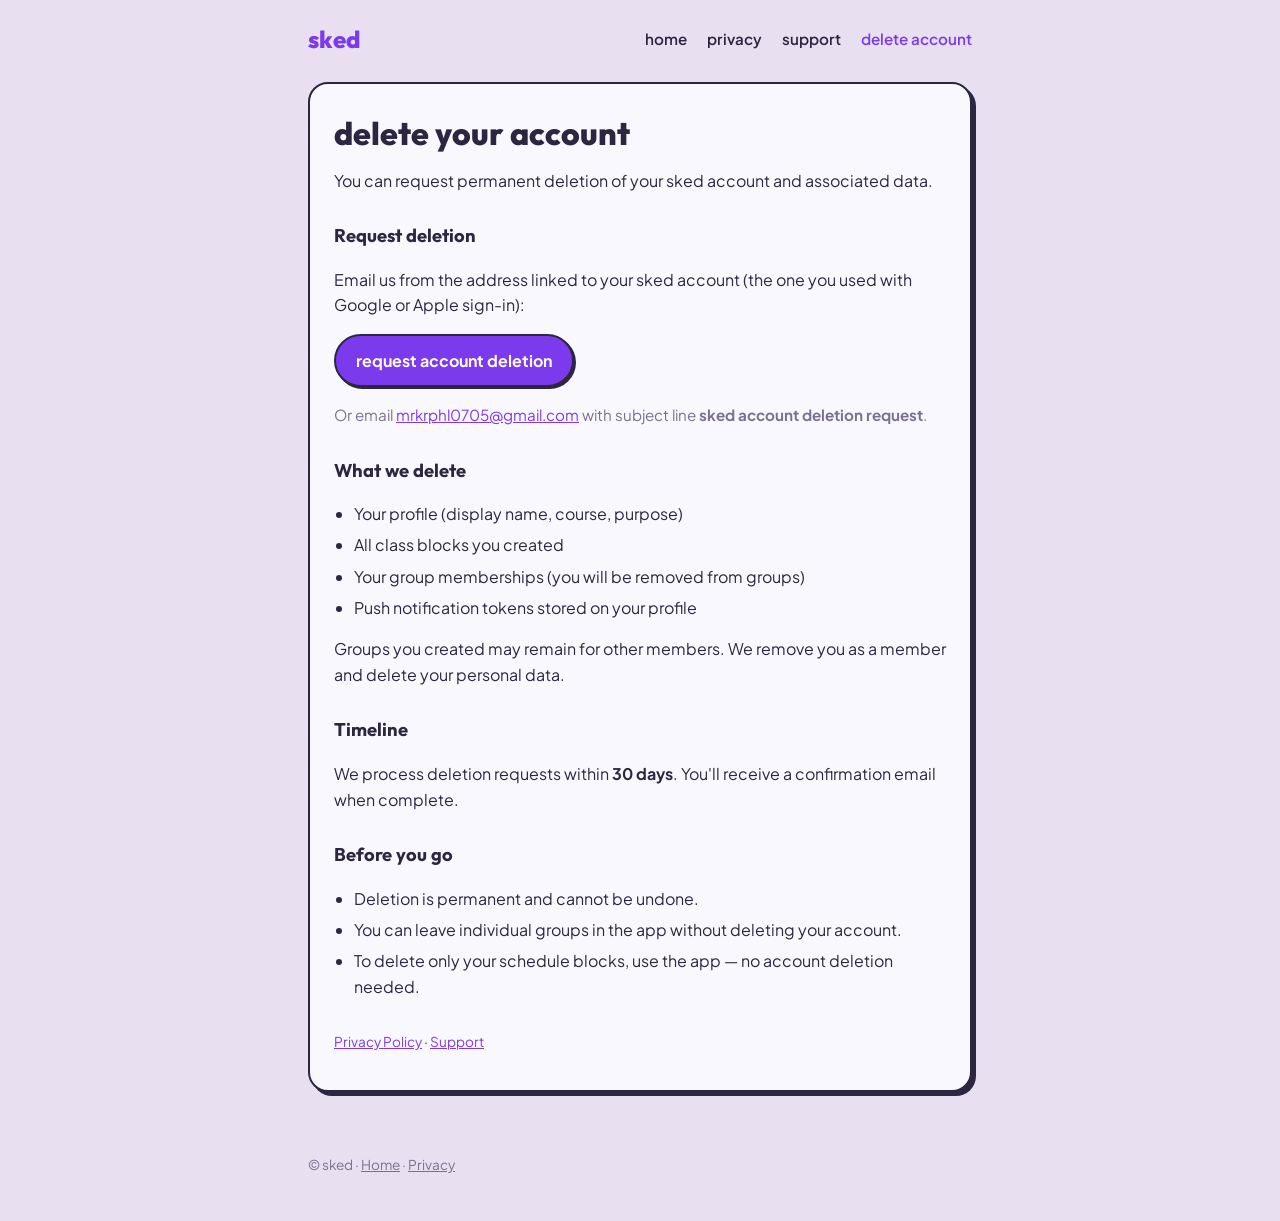
==== delete-account.html @ 1ea99793 "Add account deletion page for Play and App Store compliance. Users can request permanent account del" ====
<!DOCTYPE html>
<html lang="en">
  <head>
    <meta charset="utf-8" />
    <meta name="viewport" content="width=device-width, initial-scale=1" />
    <meta name="description" content="Request deletion of your sked account and data." />
    <title>Delete Account — sked</title>
    <link rel="preconnect" href="https://fonts.googleapis.com" />
    <link rel="preconnect" href="https://fonts.gstatic.com" crossorigin />
    <link
      href="https://fonts.googleapis.com/css2?family=Outfit:wght@700;800&family=Plus+Jakarta+Sans:wght@400;600;700&display=swap"
      rel="stylesheet"
    />
    <link rel="stylesheet" href="styles.css" />
  </head>
  <body>
    <header class="site-header">
      <a class="brand" href="index.html">sked</a>
      <nav class="nav" aria-label="Primary">
        <a href="index.html">home</a>
        <a href="privacy.html">privacy</a>
        <a href="support.html">support</a>
        <a href="delete-account.html" aria-current="page">delete account</a>
      </nav>
    </header>

    <main>
      <article class="card prose">
        <h1 class="page-title">delete your account</h1>
        <p class="lead">
          You can request permanent deletion of your sked account and associated data.
        </p>

        <h2>Request deletion</h2>
        <p>
          Email us from the address linked to your sked account (the one you used with Google or Apple
          sign-in):
        </p>
        <p>
          <a class="button" href="mailto:mrkrphl0705@gmail.com?subject=sked%20account%20deletion%20request&amp;body=Please%20delete%20my%20sked%20account.%0A%0ASign-in%20email%3A%20%0A%0AI%20understand%20this%20permanently%20deletes%20my%20profile%2C%20schedules%2C%20and%20group%20memberships.">
            request account deletion
          </a>
        </p>
        <p style="font-size: 0.95rem; color: var(--muted)">
          Or email
          <a href="mailto:mrkrphl0705@gmail.com">mrkrphl0705@gmail.com</a>
          with subject line <strong>sked account deletion request</strong>.
        </p>

        <h2>What we delete</h2>
        <ul>
          <li>Your profile (display name, course, purpose)</li>
          <li>All class blocks you created</li>
          <li>Your group memberships (you will be removed from groups)</li>
          <li>Push notification tokens stored on your profile</li>
        </ul>
        <p>
          Groups you created may remain for other members. We remove you as a member and delete your
          personal data.
        </p>

        <h2>Timeline</h2>
        <p>
          We process deletion requests within <strong>30 days</strong>. You'll receive a confirmation
          email when complete.
        </p>

        <h2>Before you go</h2>
        <ul>
          <li>Deletion is permanent and cannot be undone.</li>
          <li>You can leave individual groups in the app without deleting your account.</li>
          <li>To delete only your schedule blocks, use the app — no account deletion needed.</li>
        </ul>

        <p class="meta">
          <a href="privacy.html">Privacy Policy</a> ·
          <a href="support.html">Support</a>
        </p>
      </article>
    </main>

    <footer class="site-footer">
      <p>
        &copy; sked ·
        <a href="index.html">Home</a> ·
        <a href="privacy.html">Privacy</a>
      </p>
    </footer>
  </body>
</html>
---- styles.css ----
:root {
  --canvas: #e8e0f0;
  --surface: #faf8ff;
  --ink: #2d2640;
  --muted: #7a7190;
  --accent: #7c3aed;
  --accent-light: #ede9fe;
  --positive: #16a34a;
  --shadow: 4px 4px 0 var(--ink);
  --shadow-sm: 2px 2px 0 var(--ink);
  --radius: 20px;
  --radius-pill: 999px;
  --max: 44rem;
}

* {
  box-sizing: border-box;
}

body {
  margin: 0;
  font-family: 'Plus Jakarta Sans', system-ui, sans-serif;
  line-height: 1.6;
  color: var(--ink);
  background: var(--canvas);
}

a {
  color: var(--accent);
}

a:hover {
  text-decoration: none;
}

.site-header {
  max-width: var(--max);
  margin: 0 auto;
  padding: 1.25rem 1.25rem 0;
  display: flex;
  align-items: center;
  justify-content: space-between;
  gap: 1rem;
}

.brand {
  font-family: Outfit, system-ui, sans-serif;
  font-weight: 800;
  font-size: 1.5rem;
  text-decoration: none;
  color: var(--accent);
  text-transform: lowercase;
}

.nav {
  display: flex;
  flex-wrap: wrap;
  gap: 0.75rem 1.25rem;
  font-size: 0.95rem;
  font-weight: 600;
}

.nav a {
  color: var(--ink);
  text-decoration: none;
}

.nav a[aria-current='page'] {
  color: var(--accent);
}

main {
  max-width: var(--max);
  margin: 0 auto;
  padding: 1.5rem 1.25rem 3rem;
}

.card {
  background: var(--surface);
  border: 2px solid var(--ink);
  border-radius: var(--radius);
  box-shadow: var(--shadow);
  padding: 1.5rem;
}

.card + .card {
  margin-top: 1.25rem;
}

.hero {
  padding: 2rem 1.5rem;
}

.hero h1 {
  font-family: Outfit, system-ui, sans-serif;
  font-weight: 800;
  font-size: clamp(2.25rem, 6vw, 3.25rem);
  line-height: 1.05;
  margin: 0 0 0.75rem;
  text-transform: lowercase;
}

.hero .tagline {
  font-size: 1.15rem;
  color: var(--muted);
  margin: 0 0 1.5rem;
  max-width: 32rem;
}

.chip-row {
  display: flex;
  flex-wrap: wrap;
  gap: 0.75rem;
  margin-bottom: 1.5rem;
}

.chip {
  display: inline-block;
  padding: 0.4rem 0.85rem;
  border: 2px solid var(--ink);
  border-radius: var(--radius-pill);
  background: var(--accent-light);
  font-size: 0.85rem;
  font-weight: 600;
  box-shadow: var(--shadow-sm);
}

.cta-row {
  display: flex;
  flex-wrap: wrap;
  gap: 0.75rem;
}

.button {
  display: inline-block;
  padding: 0.75rem 1.25rem;
  border: 2px solid var(--ink);
  border-radius: var(--radius-pill);
  background: var(--accent);
  color: #fff;
  font-weight: 700;
  text-decoration: none;
  box-shadow: var(--shadow-sm);
}

.button.secondary {
  background: var(--surface);
  color: var(--ink);
}

.feature-grid {
  display: grid;
  gap: 1rem;
}

@media (min-width: 640px) {
  .feature-grid {
    grid-template-columns: repeat(2, 1fr);
  }
}

.feature h2 {
  font-family: Outfit, system-ui, sans-serif;
  font-size: 1.15rem;
  margin: 0 0 0.35rem;
}

.feature p {
  margin: 0;
  color: var(--muted);
  font-size: 0.95rem;
}

.page-title {
  font-family: Outfit, system-ui, sans-serif;
  font-weight: 800;
  font-size: 2rem;
  margin: 0 0 0.5rem;
  text-transform: lowercase;
}

.lead {
  color: var(--muted);
  margin: 0 0 1.5rem;
}

.prose h2 {
  font-family: Outfit, system-ui, sans-serif;
  font-size: 1.15rem;
  margin: 1.75rem 0 0.5rem;
}

.prose p,
.prose li {
  color: var(--ink);
}

.prose ul {
  padding-left: 1.25rem;
}

.prose li + li {
  margin-top: 0.35rem;
}

.meta {
  font-size: 0.85rem;
  color: var(--muted);
  margin-top: 2rem;
}

.site-footer {
  max-width: var(--max);
  margin: 0 auto;
  padding: 0 1.25rem 2rem;
  font-size: 0.85rem;
  color: var(--muted);
}

.site-footer a {
  color: var(--muted);
}
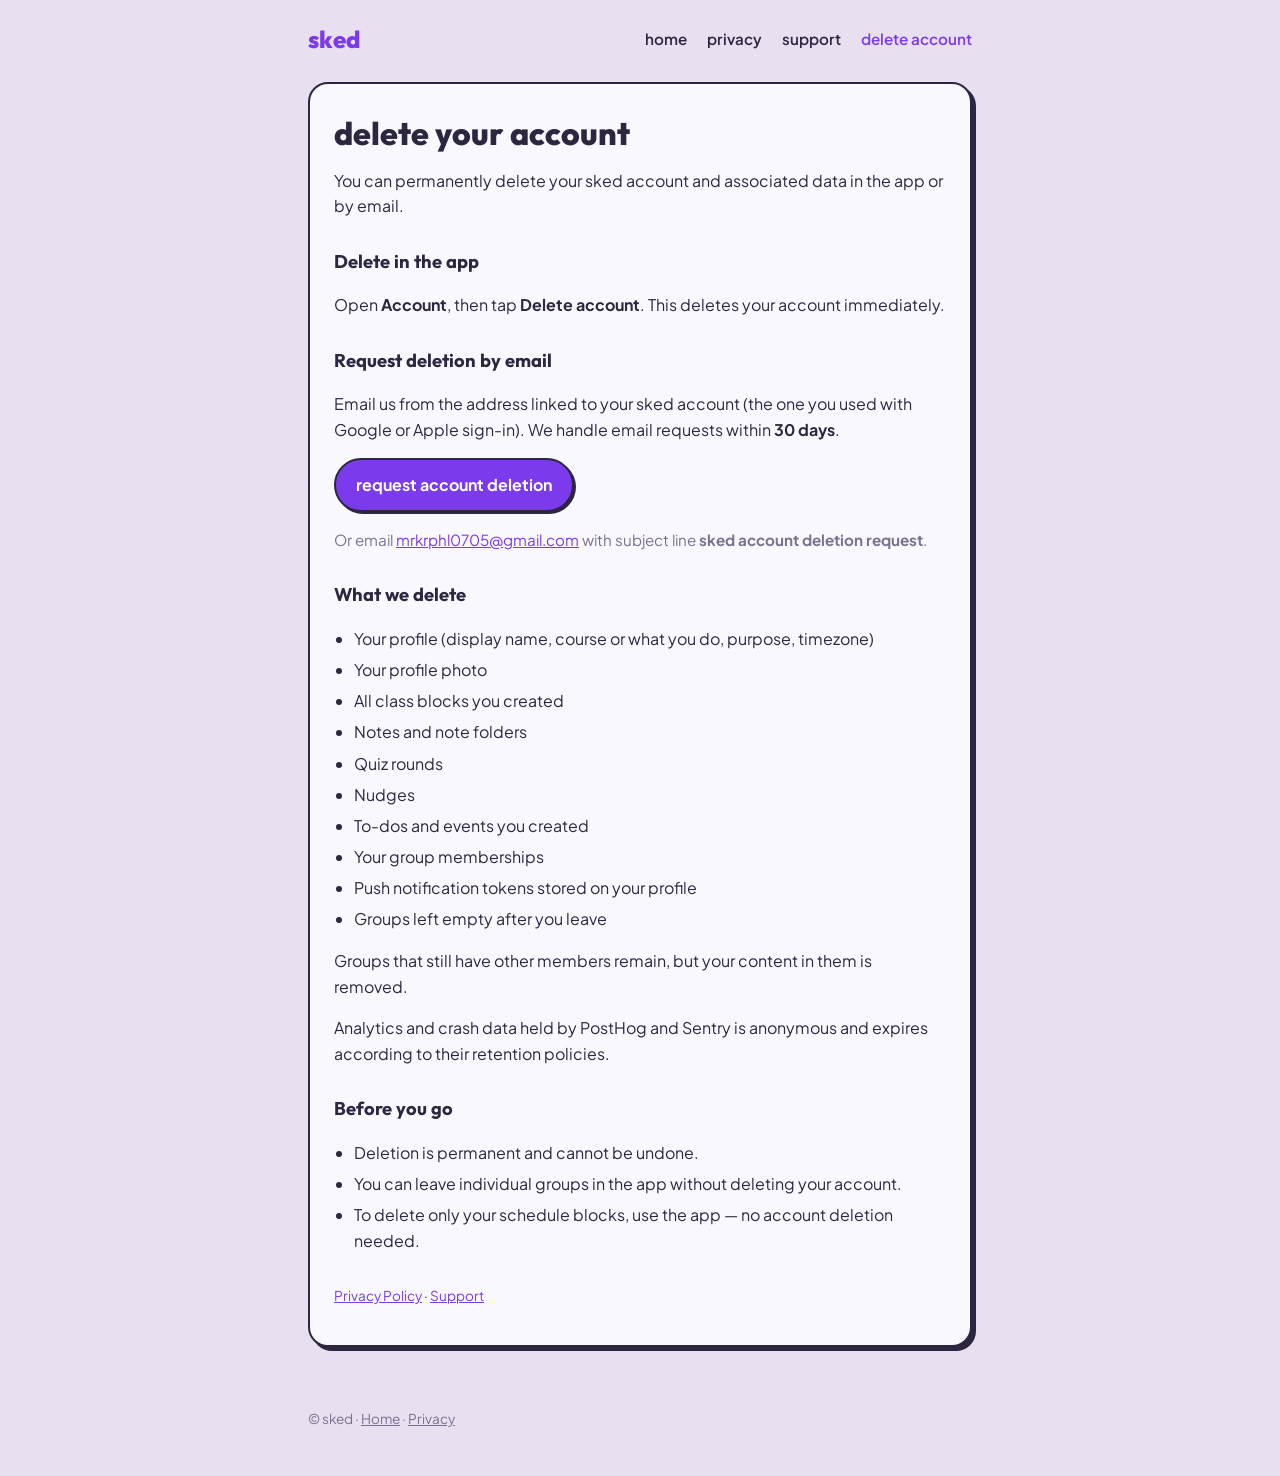
==== commit ff3c9dc8: "Update privacy policy and account deletion pages to match the app Document the data Sked actually co" ====
--- a/delete-account.html
+++ b/delete-account.html
@@ -28,16 +28,22 @@
       <article class="card prose">
         <h1 class="page-title">delete your account</h1>
         <p class="lead">
-          You can request permanent deletion of your sked account and associated data.
+          You can permanently delete your sked account and associated data in the app or by email.
         </p>
 
-        <h2>Request deletion</h2>
+        <h2>Delete in the app</h2>
         <p>
-          Email us from the address linked to your sked account (the one you used with Google or Apple
-          sign-in):
+          Open <strong>Account</strong>, then tap <strong>Delete account</strong>. This deletes your
+          account immediately.
+        </p>
+
+        <h2>Request deletion by email</h2>
+        <p>
+          Email us from the address linked to your sked account (the one you used with Google or
+          Apple sign-in). We handle email requests within <strong>30 days</strong>.
         </p>
         <p>
-          <a class="button" href="mailto:mrkrphl0705@gmail.com?subject=sked%20account%20deletion%20request&amp;body=Please%20delete%20my%20sked%20account.%0A%0ASign-in%20email%3A%20%0A%0AI%20understand%20this%20permanently%20deletes%20my%20profile%2C%20schedules%2C%20and%20group%20memberships.">
+          <a class="button" href="mailto:mrkrphl0705@gmail.com?subject=sked%20account%20deletion%20request&amp;body=Please%20delete%20my%20sked%20account.%0A%0ASign-in%20email%3A%20%0A%0AI%20understand%20this%20permanently%20deletes%20my%20account%20and%20all%20data%20linked%20to%20me.">
             request account deletion
           </a>
         </p>
@@ -49,20 +55,23 @@
 
         <h2>What we delete</h2>
         <ul>
-          <li>Your profile (display name, course, purpose)</li>
+          <li>Your profile (display name, course or what you do, purpose, timezone)</li>
+          <li>Your profile photo</li>
           <li>All class blocks you created</li>
-          <li>Your group memberships (you will be removed from groups)</li>
+          <li>Notes and note folders</li>
+          <li>Quiz rounds</li>
+          <li>Nudges</li>
+          <li>To-dos and events you created</li>
+          <li>Your group memberships</li>
           <li>Push notification tokens stored on your profile</li>
+          <li>Groups left empty after you leave</li>
         </ul>
         <p>
-          Groups you created may remain for other members. We remove you as a member and delete your
-          personal data.
+          Groups that still have other members remain, but your content in them is removed.
         </p>
-
-        <h2>Timeline</h2>
         <p>
-          We process deletion requests within <strong>30 days</strong>. You'll receive a confirmation
-          email when complete.
+          Analytics and crash data held by PostHog and Sentry is anonymous and expires according to
+          their retention policies.
         </p>
 
         <h2>Before you go</h2>
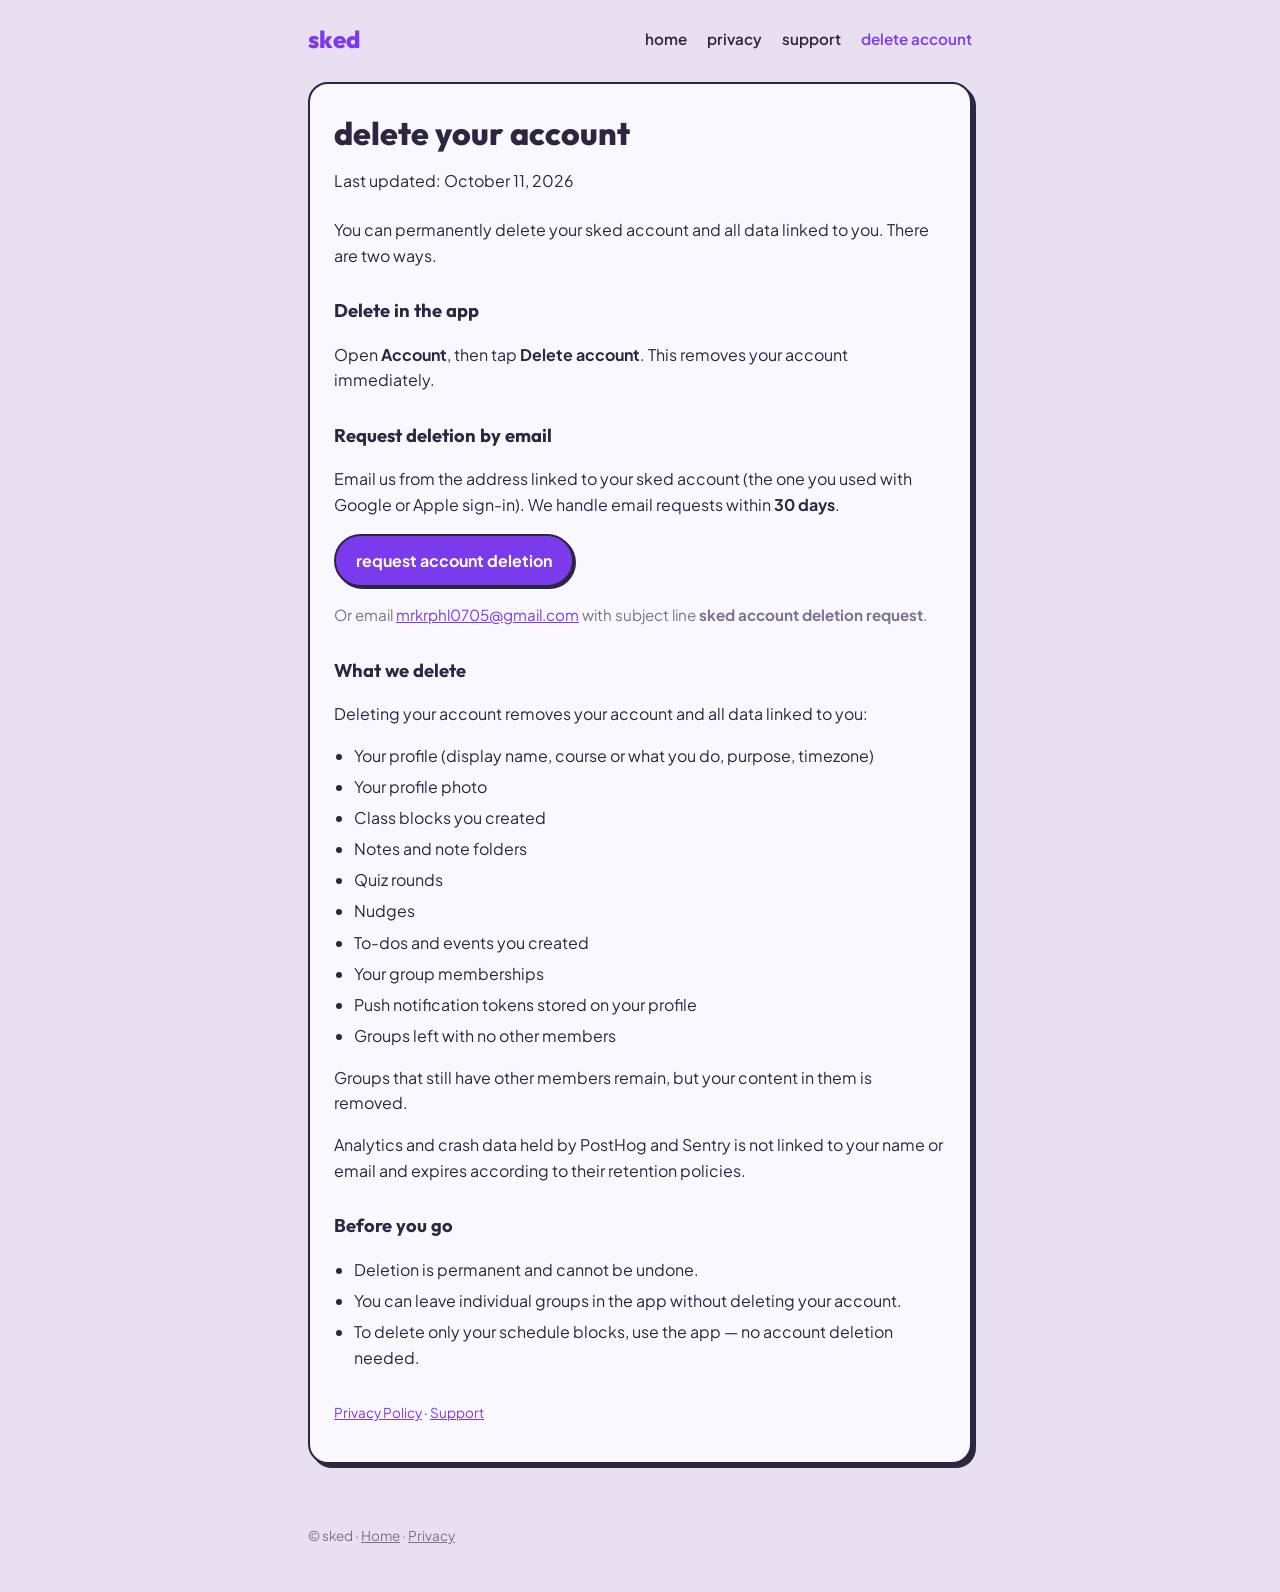
==== commit 9ae93997: "Update privacy and account deletion pages to match the app Document the data Sked actually collects " ====
--- a/delete-account.html
+++ b/delete-account.html
@@ -27,20 +27,22 @@
     <main>
       <article class="card prose">
         <h1 class="page-title">delete your account</h1>
-        <p class="lead">
-          You can permanently delete your sked account and associated data in the app or by email.
+        <p class="lead">Last updated: October 11, 2026</p>
+        <p>
+          You can permanently delete your sked account and all data linked to you. There are two
+          ways.
         </p>
 
         <h2>Delete in the app</h2>
         <p>
-          Open <strong>Account</strong>, then tap <strong>Delete account</strong>. This deletes your
-          account immediately.
+          Open <strong>Account</strong>, then tap <strong>Delete account</strong>. This removes
+          your account immediately.
         </p>
 
         <h2>Request deletion by email</h2>
         <p>
-          Email us from the address linked to your sked account (the one you used with Google or
-          Apple sign-in). We handle email requests within <strong>30 days</strong>.
+          Email us from the address linked to your sked account (the one you used with Google or Apple
+          sign-in). We handle email requests within <strong>30 days</strong>.
         </p>
         <p>
           <a class="button" href="mailto:mrkrphl0705@gmail.com?subject=sked%20account%20deletion%20request&amp;body=Please%20delete%20my%20sked%20account.%0A%0ASign-in%20email%3A%20%0A%0AI%20understand%20this%20permanently%20deletes%20my%20account%20and%20all%20data%20linked%20to%20me.">
@@ -54,24 +56,25 @@
         </p>
 
         <h2>What we delete</h2>
+        <p>Deleting your account removes your account and all data linked to you:</p>
         <ul>
           <li>Your profile (display name, course or what you do, purpose, timezone)</li>
           <li>Your profile photo</li>
-          <li>All class blocks you created</li>
+          <li>Class blocks you created</li>
           <li>Notes and note folders</li>
           <li>Quiz rounds</li>
           <li>Nudges</li>
           <li>To-dos and events you created</li>
           <li>Your group memberships</li>
           <li>Push notification tokens stored on your profile</li>
-          <li>Groups left empty after you leave</li>
+          <li>Groups left with no other members</li>
         </ul>
         <p>
           Groups that still have other members remain, but your content in them is removed.
         </p>
         <p>
-          Analytics and crash data held by PostHog and Sentry is anonymous and expires according to
-          their retention policies.
+          Analytics and crash data held by PostHog and Sentry is not linked to your name or email
+          and expires according to their retention policies.
         </p>
 
         <h2>Before you go</h2>
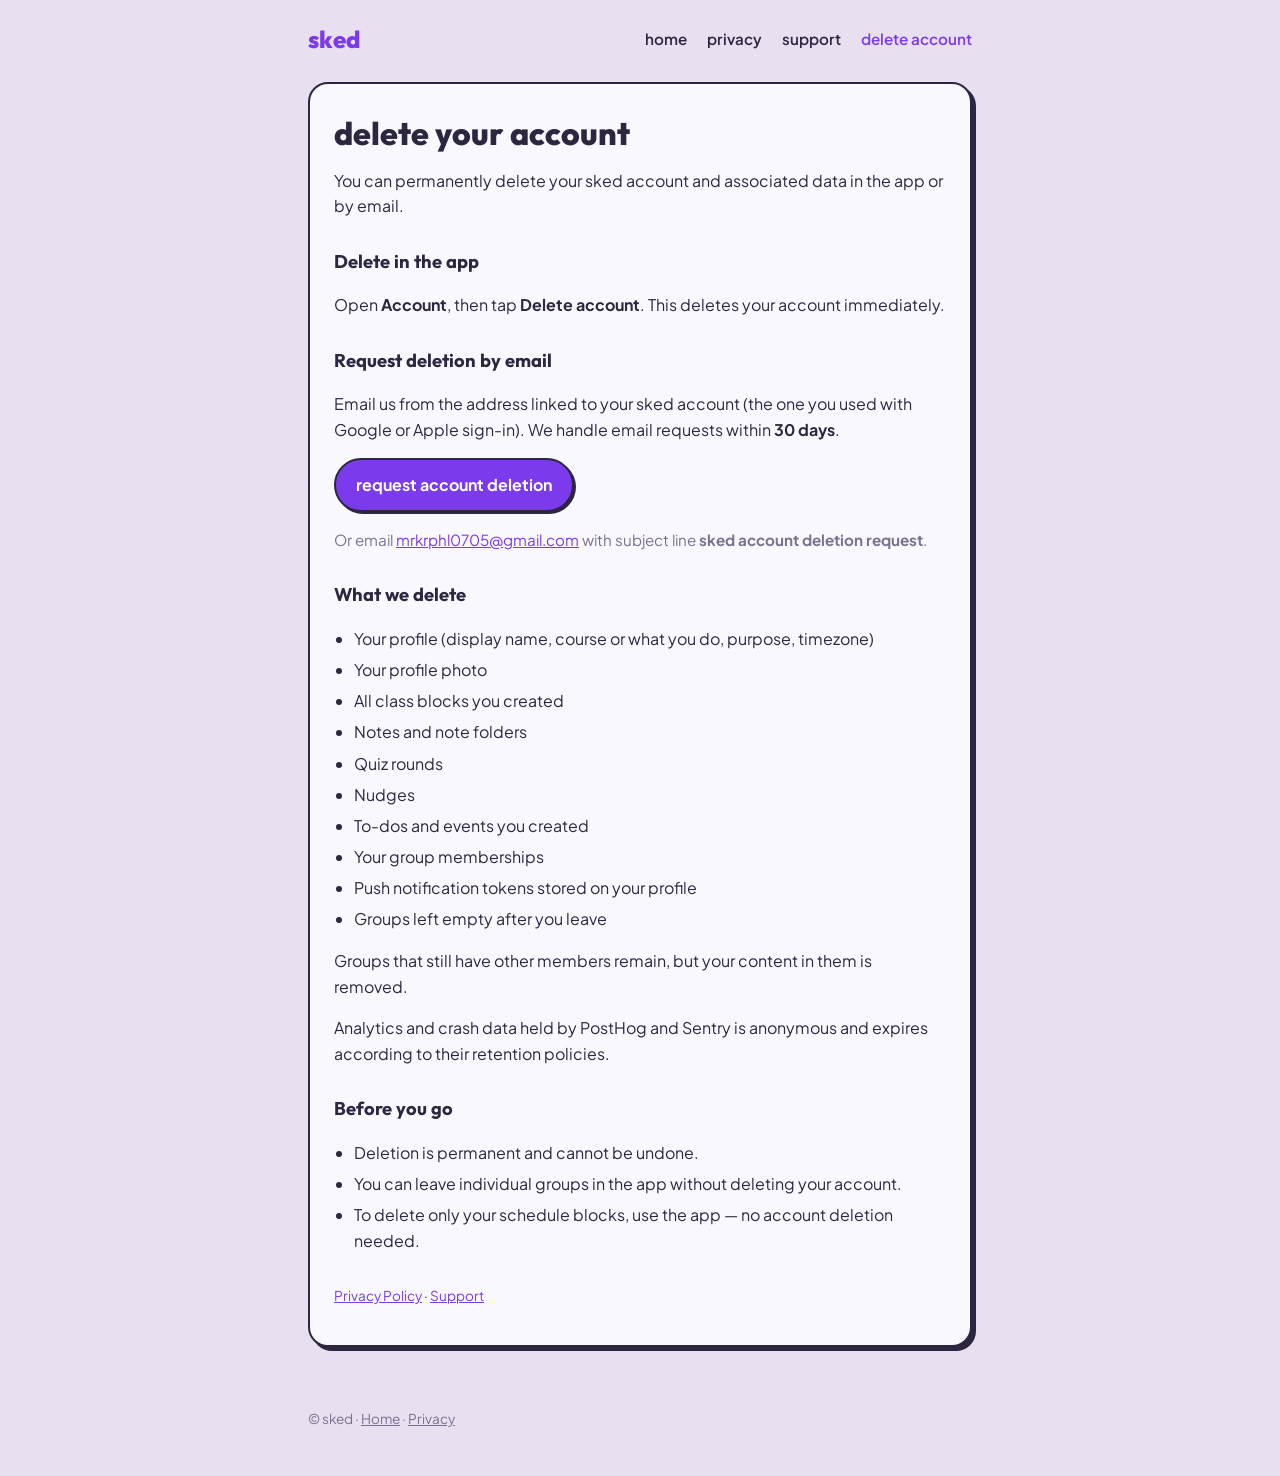
==== commit b1a8f606: "Merge ff3c9dc855f5b3a62be89f80424703f9198879e5 into 4b50da83dc23332e249ee15a97f7b79f05cedad4" ====
--- a/delete-account.html
+++ b/delete-account.html
@@ -27,22 +27,20 @@
     <main>
       <article class="card prose">
         <h1 class="page-title">delete your account</h1>
-        <p class="lead">Last updated: October 11, 2026</p>
-        <p>
-          You can permanently delete your sked account and all data linked to you. There are two
-          ways.
+        <p class="lead">
+          You can permanently delete your sked account and associated data in the app or by email.
         </p>
 
         <h2>Delete in the app</h2>
         <p>
-          Open <strong>Account</strong>, then tap <strong>Delete account</strong>. This removes
-          your account immediately.
+          Open <strong>Account</strong>, then tap <strong>Delete account</strong>. This deletes your
+          account immediately.
         </p>
 
         <h2>Request deletion by email</h2>
         <p>
-          Email us from the address linked to your sked account (the one you used with Google or Apple
-          sign-in). We handle email requests within <strong>30 days</strong>.
+          Email us from the address linked to your sked account (the one you used with Google or
+          Apple sign-in). We handle email requests within <strong>30 days</strong>.
         </p>
         <p>
           <a class="button" href="mailto:mrkrphl0705@gmail.com?subject=sked%20account%20deletion%20request&amp;body=Please%20delete%20my%20sked%20account.%0A%0ASign-in%20email%3A%20%0A%0AI%20understand%20this%20permanently%20deletes%20my%20account%20and%20all%20data%20linked%20to%20me.">
@@ -56,25 +54,24 @@
         </p>
 
         <h2>What we delete</h2>
-        <p>Deleting your account removes your account and all data linked to you:</p>
         <ul>
           <li>Your profile (display name, course or what you do, purpose, timezone)</li>
           <li>Your profile photo</li>
-          <li>Class blocks you created</li>
+          <li>All class blocks you created</li>
           <li>Notes and note folders</li>
           <li>Quiz rounds</li>
           <li>Nudges</li>
           <li>To-dos and events you created</li>
           <li>Your group memberships</li>
           <li>Push notification tokens stored on your profile</li>
-          <li>Groups left with no other members</li>
+          <li>Groups left empty after you leave</li>
         </ul>
         <p>
           Groups that still have other members remain, but your content in them is removed.
         </p>
         <p>
-          Analytics and crash data held by PostHog and Sentry is not linked to your name or email
-          and expires according to their retention policies.
+          Analytics and crash data held by PostHog and Sentry is anonymous and expires according to
+          their retention policies.
         </p>
 
         <h2>Before you go</h2>
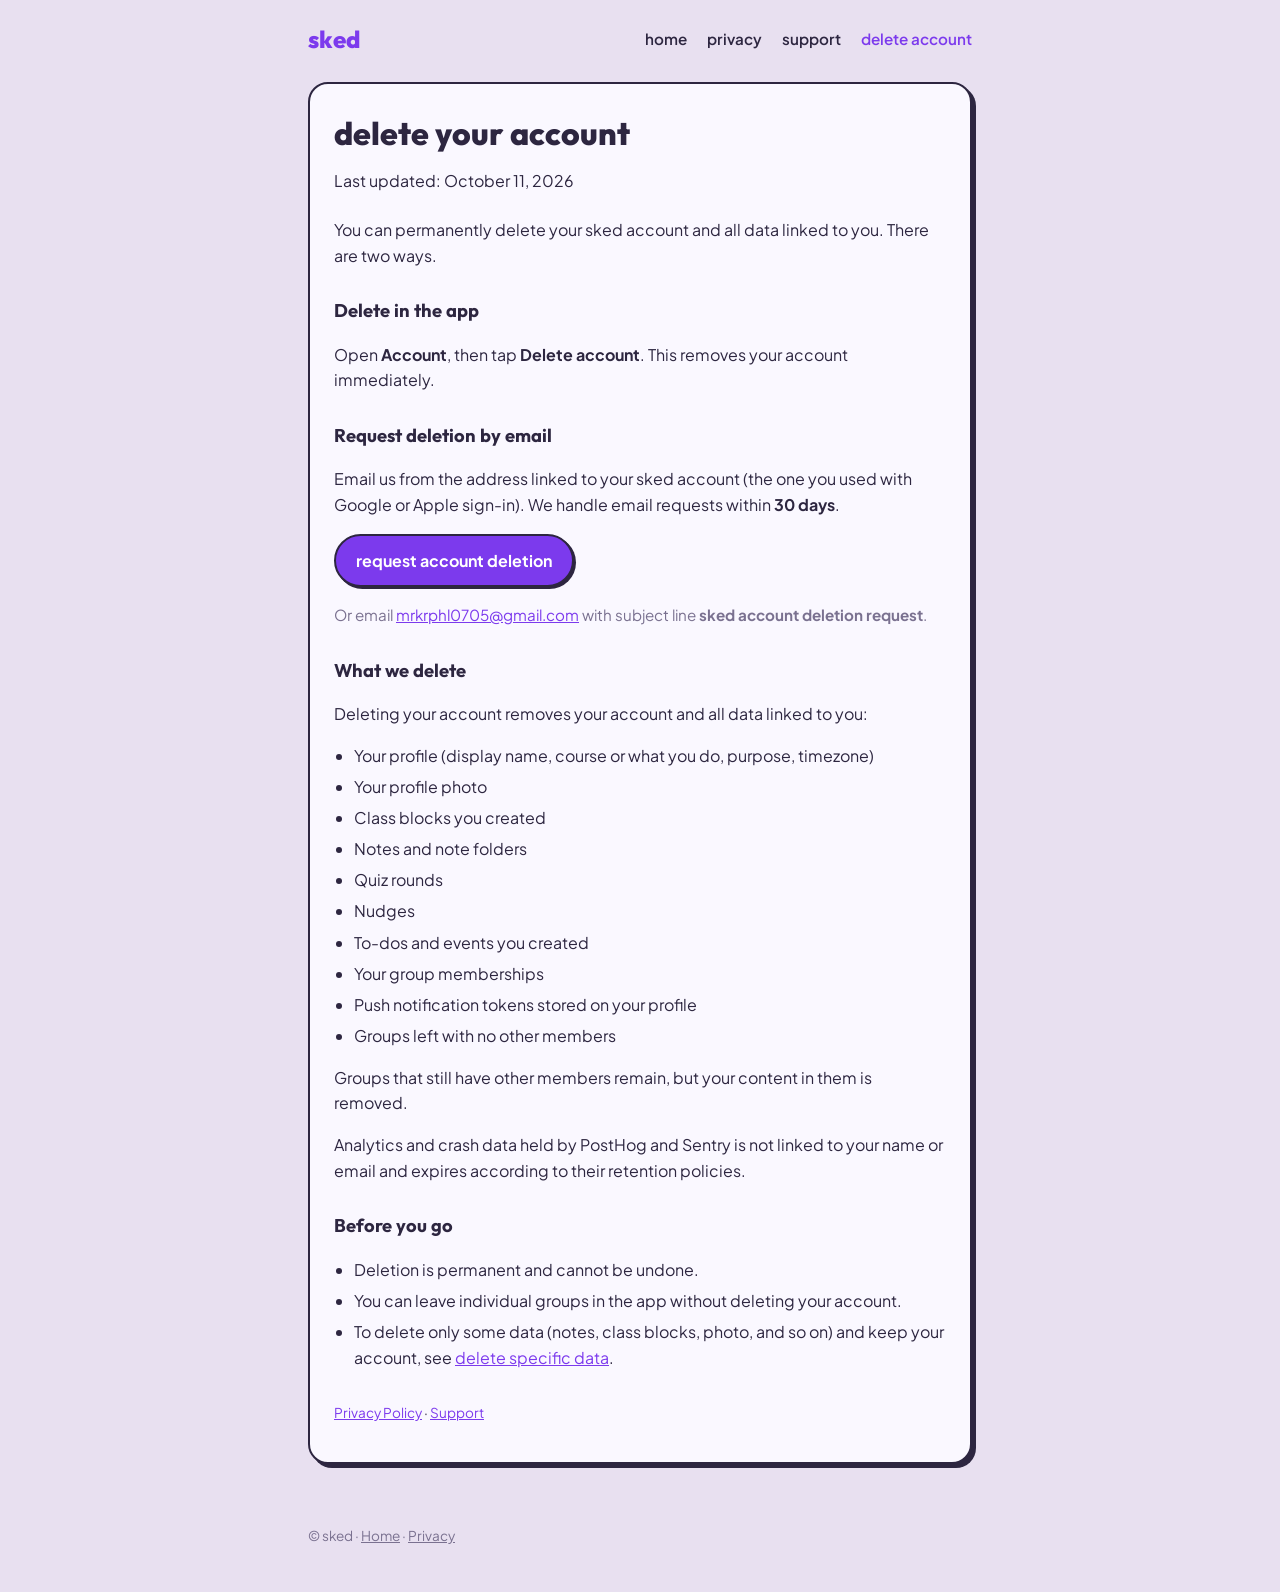
==== commit 43d59f7c: "Document in-app and email paths for deleting data without closing the account Keep support.html#dele" ====
--- a/delete-account.html
+++ b/delete-account.html
@@ -27,20 +27,22 @@
     <main>
       <article class="card prose">
         <h1 class="page-title">delete your account</h1>
-        <p class="lead">
-          You can permanently delete your sked account and associated data in the app or by email.
+        <p class="lead">Last updated: October 11, 2026</p>
+        <p>
+          You can permanently delete your sked account and all data linked to you. There are two
+          ways.
         </p>
 
         <h2>Delete in the app</h2>
         <p>
-          Open <strong>Account</strong>, then tap <strong>Delete account</strong>. This deletes your
-          account immediately.
+          Open <strong>Account</strong>, then tap <strong>Delete account</strong>. This removes
+          your account immediately.
         </p>
 
         <h2>Request deletion by email</h2>
         <p>
-          Email us from the address linked to your sked account (the one you used with Google or
-          Apple sign-in). We handle email requests within <strong>30 days</strong>.
+          Email us from the address linked to your sked account (the one you used with Google or Apple
+          sign-in). We handle email requests within <strong>30 days</strong>.
         </p>
         <p>
           <a class="button" href="mailto:mrkrphl0705@gmail.com?subject=sked%20account%20deletion%20request&amp;body=Please%20delete%20my%20sked%20account.%0A%0ASign-in%20email%3A%20%0A%0AI%20understand%20this%20permanently%20deletes%20my%20account%20and%20all%20data%20linked%20to%20me.">
@@ -54,31 +56,35 @@
         </p>
 
         <h2>What we delete</h2>
+        <p>Deleting your account removes your account and all data linked to you:</p>
         <ul>
           <li>Your profile (display name, course or what you do, purpose, timezone)</li>
           <li>Your profile photo</li>
-          <li>All class blocks you created</li>
+          <li>Class blocks you created</li>
           <li>Notes and note folders</li>
           <li>Quiz rounds</li>
           <li>Nudges</li>
           <li>To-dos and events you created</li>
           <li>Your group memberships</li>
           <li>Push notification tokens stored on your profile</li>
-          <li>Groups left empty after you leave</li>
+          <li>Groups left with no other members</li>
         </ul>
         <p>
           Groups that still have other members remain, but your content in them is removed.
         </p>
         <p>
-          Analytics and crash data held by PostHog and Sentry is anonymous and expires according to
-          their retention policies.
+          Analytics and crash data held by PostHog and Sentry is not linked to your name or email
+          and expires according to their retention policies.
         </p>
 
         <h2>Before you go</h2>
         <ul>
           <li>Deletion is permanent and cannot be undone.</li>
           <li>You can leave individual groups in the app without deleting your account.</li>
-          <li>To delete only your schedule blocks, use the app — no account deletion needed.</li>
+          <li>
+            To delete only some data (notes, class blocks, photo, and so on) and keep your account,
+            see <a href="support.html#delete-data">delete specific data</a>.
+          </li>
         </ul>
 
         <p class="meta">
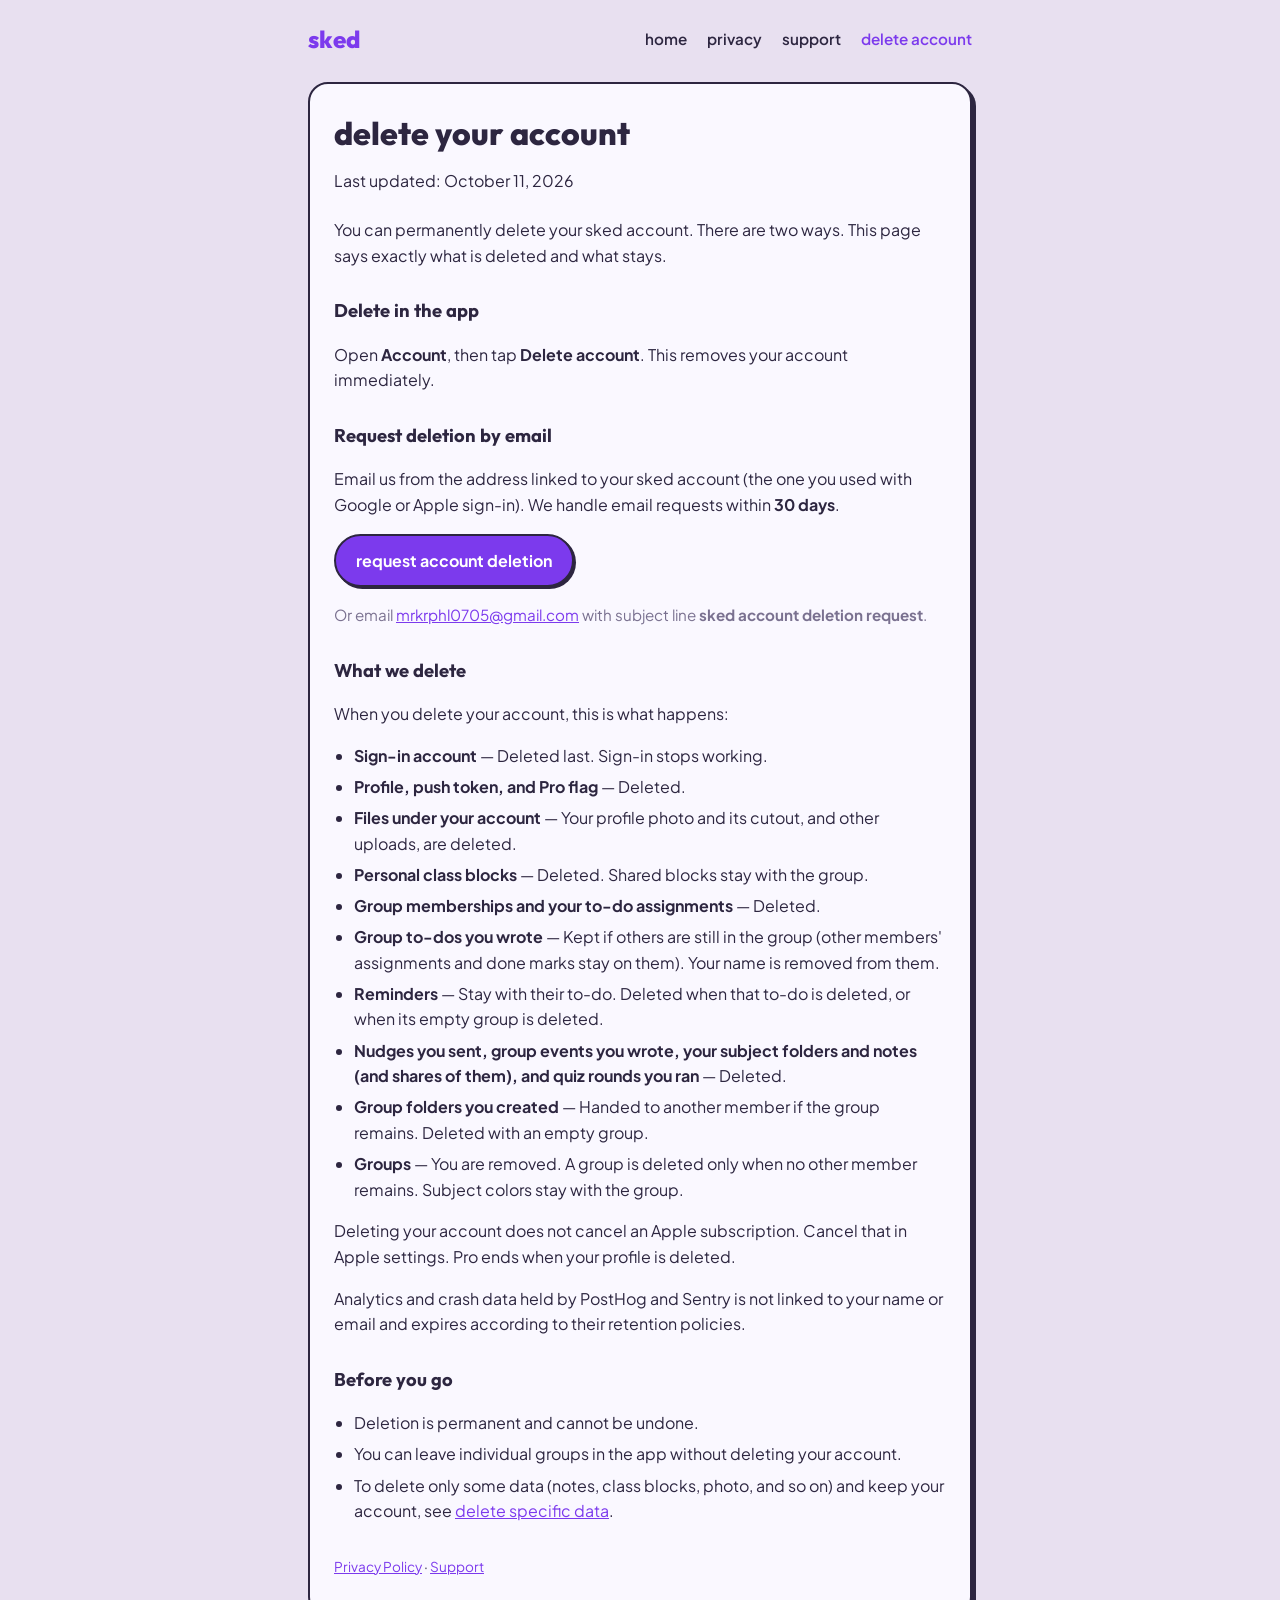
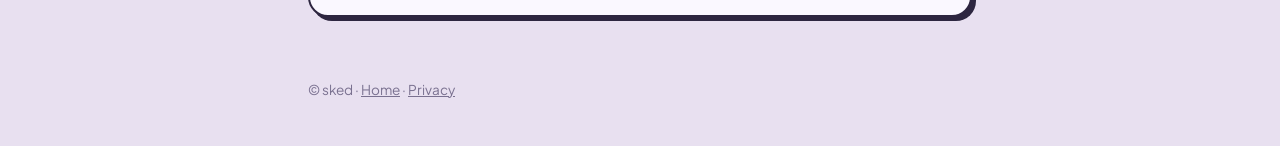
==== commit 342dc6cb: "Match account deletion copy to the landed server behavior Spell out what is deleted, kept, handed of" ====
--- a/delete-account.html
+++ b/delete-account.html
@@ -29,8 +29,8 @@
         <h1 class="page-title">delete your account</h1>
         <p class="lead">Last updated: October 11, 2026</p>
         <p>
-          You can permanently delete your sked account and all data linked to you. There are two
-          ways.
+          You can permanently delete your sked account. There are two ways. This page says exactly
+          what is deleted and what stays.
         </p>
 
         <h2>Delete in the app</h2>
@@ -45,7 +45,7 @@
           sign-in). We handle email requests within <strong>30 days</strong>.
         </p>
         <p>
-          <a class="button" href="mailto:mrkrphl0705@gmail.com?subject=sked%20account%20deletion%20request&amp;body=Please%20delete%20my%20sked%20account.%0A%0ASign-in%20email%3A%20%0A%0AI%20understand%20this%20permanently%20deletes%20my%20account%20and%20all%20data%20linked%20to%20me.">
+          <a class="button" href="mailto:mrkrphl0705@gmail.com?subject=sked%20account%20deletion%20request&amp;body=Please%20delete%20my%20sked%20account.%0A%0ASign-in%20email%3A%20%0A%0AI%20understand%20this%20permanently%20deletes%20my%20account.">
             request account deletion
           </a>
         </p>
@@ -56,21 +56,48 @@
         </p>
 
         <h2>What we delete</h2>
-        <p>Deleting your account removes your account and all data linked to you:</p>
+        <p>When you delete your account, this is what happens:</p>
         <ul>
-          <li>Your profile (display name, course or what you do, purpose, timezone)</li>
-          <li>Your profile photo</li>
-          <li>Class blocks you created</li>
-          <li>Notes and note folders</li>
-          <li>Quiz rounds</li>
-          <li>Nudges</li>
-          <li>To-dos and events you created</li>
-          <li>Your group memberships</li>
-          <li>Push notification tokens stored on your profile</li>
-          <li>Groups left with no other members</li>
+          <li>
+            <strong>Sign-in account</strong> — Deleted last. Sign-in stops working.
+          </li>
+          <li>
+            <strong>Profile, push token, and Pro flag</strong> — Deleted.
+          </li>
+          <li>
+            <strong>Files under your account</strong> — Your profile photo and its cutout, and other
+            uploads, are deleted.
+          </li>
+          <li>
+            <strong>Personal class blocks</strong> — Deleted. Shared blocks stay with the group.
+          </li>
+          <li>
+            <strong>Group memberships and your to-do assignments</strong> — Deleted.
+          </li>
+          <li>
+            <strong>Group to-dos you wrote</strong> — Kept if others are still in the group (other
+            members' assignments and done marks stay on them). Your name is removed from them.
+          </li>
+          <li>
+            <strong>Reminders</strong> — Stay with their to-do. Deleted when that to-do is deleted,
+            or when its empty group is deleted.
+          </li>
+          <li>
+            <strong>Nudges you sent, group events you wrote, your subject folders and notes (and
+            shares of them), and quiz rounds you ran</strong> — Deleted.
+          </li>
+          <li>
+            <strong>Group folders you created</strong> — Handed to another member if the group
+            remains. Deleted with an empty group.
+          </li>
+          <li>
+            <strong>Groups</strong> — You are removed. A group is deleted only when no other member
+            remains. Subject colors stay with the group.
+          </li>
         </ul>
         <p>
-          Groups that still have other members remain, but your content in them is removed.
+          Deleting your account does not cancel an Apple subscription. Cancel that in Apple
+          settings. Pro ends when your profile is deleted.
         </p>
         <p>
           Analytics and crash data held by PostHog and Sentry is not linked to your name or email
